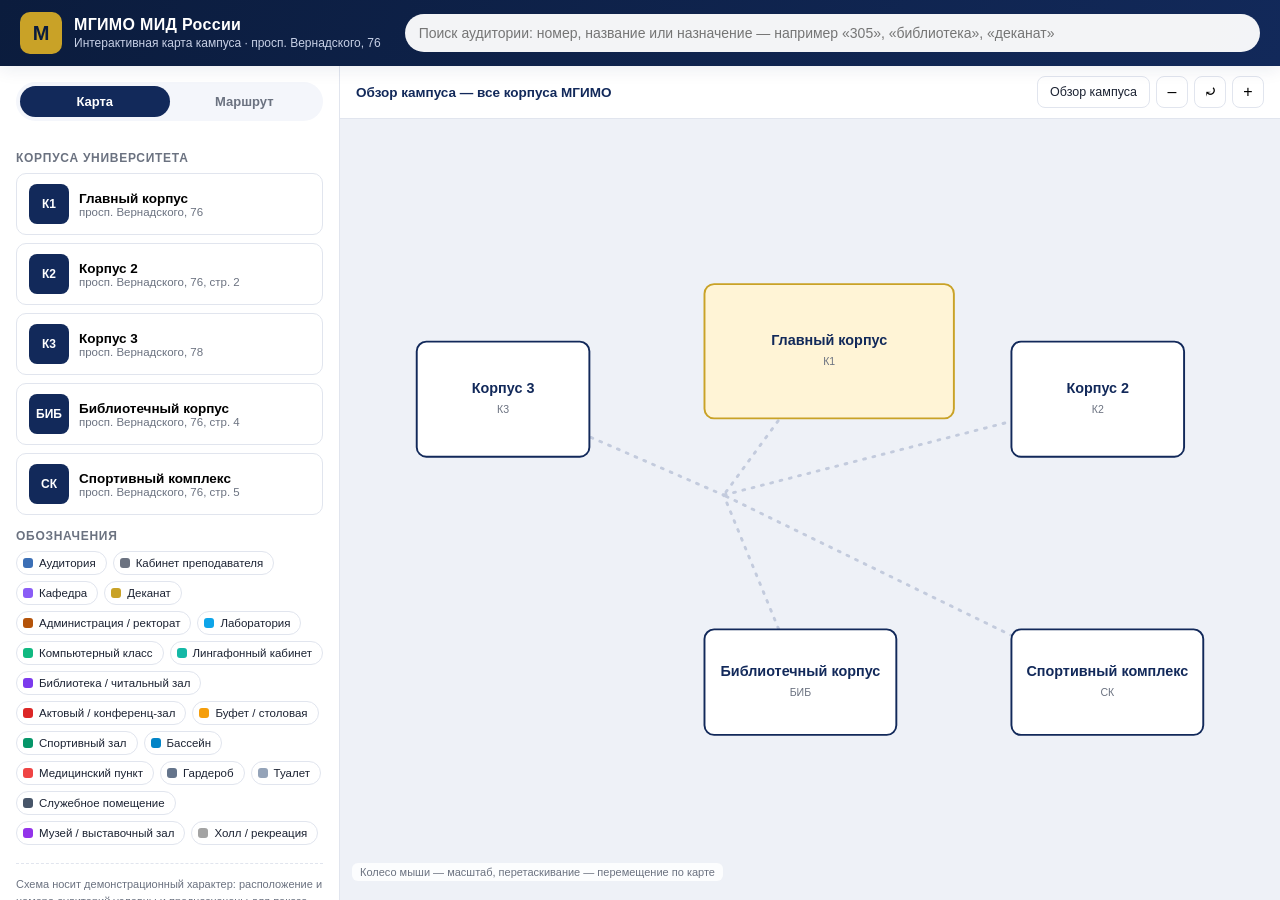
==== index.html @ 839bd61c "Add interactive MGIMO campus map with room search and routing Static, dependency-free web app coveri" ====
<!DOCTYPE html>
<html lang="ru">
<head>
<meta charset="UTF-8">
<meta name="viewport" content="width=device-width, initial-scale=1, maximum-scale=1">
<title>МГИМО · Интерактивная карта кампуса</title>
<meta name="description" content="Интерактивная карта университета МГИМО: поиск аудиторий и кабинетов по названию, номеру или назначению, построение маршрута между точками кампуса.">
<link rel="icon" href="data:,">
<link rel="stylesheet" href="css/styles.css">
</head>
<body>
<header class="topbar">
  <div class="brand">
    <div class="brand-mark">М</div>
    <div>
      <h1>МГИМО МИД России</h1>
      <p>Интерактивная карта кампуса · просп. Вернадского, 76</p>
    </div>
  </div>
  <div class="search-wrap">
    <input id="global-search" type="text" autocomplete="off"
           placeholder="Поиск аудитории: номер, название или назначение — например «305», «библиотека», «деканат»">
    <div id="global-search-results" class="search-dropdown"></div>
  </div>
</header>

<div class="layout">
  <aside class="sidebar">
    <div class="mode-tabs" id="mode-tabs">
      <button type="button" data-mode="explore" class="active">Карта</button>
      <button type="button" data-mode="route">Маршрут</button>
    </div>

    <div id="panel-explore" class="panel">
      <h2 class="panel-title">Корпуса университета</h2>
      <div class="building-list" id="building-list"></div>

      <h2 class="panel-title">Обозначения</h2>
      <div class="legend" id="legend"></div>

      <p class="disclaimer">
        Схема носит демонстрационный характер: расположение и номера аудиторий
        условны и предназначены для показа работы поиска и навигации.
      </p>
    </div>

    <div id="panel-route" class="panel hidden">
      <h2 class="panel-title">Построить маршрут</h2>

      <label class="field-label" for="route-from">Откуда</label>
      <div class="route-input-wrap">
        <input id="route-from" type="text" autocomplete="off" placeholder="Аудитория, кабинет или вход в корпус">
        <div id="route-from-results" class="search-dropdown"></div>
      </div>

      <button type="button" id="swap-btn" class="swap-btn" title="Поменять местами">⇅ Поменять местами</button>

      <label class="field-label" for="route-to">Куда</label>
      <div class="route-input-wrap">
        <input id="route-to" type="text" autocomplete="off" placeholder="Аудитория, кабинет или вход в корпус">
        <div id="route-to-results" class="search-dropdown"></div>
      </div>

      <button type="button" id="build-route-btn" class="btn-primary btn-block">Проложить маршрут</button>

      <div id="route-summary"></div>
      <div id="route-steps" class="route-steps"></div>
    </div>
  </aside>

  <main class="map-area">
    <div class="map-toolbar">
      <div class="breadcrumb" id="breadcrumb"></div>
      <div class="floor-tabs" id="floor-tabs"></div>
      <div class="zoom-controls">
        <button type="button" id="show-campus" class="btn-ghost">Обзор кампуса</button>
        <button type="button" id="zoom-out" title="Уменьшить">–</button>
        <button type="button" id="zoom-reset" title="Сбросить масштаб">⤾</button>
        <button type="button" id="zoom-in" title="Увеличить">+</button>
      </div>
    </div>
    <div class="map-canvas">
      <svg id="map-svg" class="map-svg" preserveAspectRatio="xMidYMid meet">
        <defs>
          <marker id="arrow" viewBox="0 0 10 10" refX="6" refY="5" markerWidth="7" markerHeight="7" orient="auto-start-reverse">
            <path d="M0,0 L10,5 L0,10 z" class="arrow-head"></path>
          </marker>
        </defs>
        <g id="map-viewport"></g>
      </svg>
      <div id="room-detail" class="room-detail hidden"></div>
      <p class="map-hint">Колесо мыши — масштаб, перетаскивание — перемещение по карте</p>
    </div>
  </main>
</div>

<script src="js/data.js"></script>
<script src="js/graph.js"></script>
<script src="js/search.js"></script>
<script src="js/panzoom.js"></script>
<script src="js/render.js"></script>
<script src="js/app.js"></script>
</body>
</html>
---- css/styles.css ----
:root {
  --navy: #12295a;
  --navy-dark: #0b1c3d;
  --gold: #c9a227;
  --gold-light: #e4c65e;
  --bg: #f4f6fb;
  --panel-bg: #ffffff;
  --border: #e1e5ee;
  --text: #1c2333;
  --text-muted: #6b7280;
  --danger: #dc2626;
  --success: #16a34a;
  --radius: 10px;
  --shadow: 0 4px 16px rgba(18, 41, 90, 0.08);
}

* { box-sizing: border-box; }

html, body {
  margin: 0; padding: 0;
  height: 100%;
  font-family: -apple-system, BlinkMacSystemFont, "Segoe UI", Roboto, Helvetica, Arial, sans-serif;
  color: var(--text);
  background: var(--bg);
}

button {
  font-family: inherit;
  cursor: pointer;
}

input {
  font-family: inherit;
}

/* ---------------- Topbar ---------------- */
.topbar {
  display: flex;
  align-items: center;
  gap: 24px;
  padding: 12px 20px;
  background: linear-gradient(120deg, var(--navy-dark), var(--navy));
  color: #fff;
  box-shadow: var(--shadow);
  position: relative;
  z-index: 20;
  flex-wrap: wrap;
}

.brand { display: flex; align-items: center; gap: 12px; }
.brand-mark {
  width: 42px; height: 42px; border-radius: 10px;
  background: var(--gold);
  color: var(--navy-dark);
  font-weight: 800; font-size: 20px;
  display: flex; align-items: center; justify-content: center;
  flex-shrink: 0;
}
.brand h1 { font-size: 16px; margin: 0; font-weight: 700; letter-spacing: 0.02em; }
.brand p { margin: 2px 0 0; font-size: 12px; color: #c7d0e6; }

.search-wrap { position: relative; flex: 1 1 360px; min-width: 240px; }
#global-search {
  width: 100%;
  padding: 11px 14px;
  border-radius: 999px;
  border: none;
  outline: none;
  font-size: 14px;
  background: rgba(255,255,255,0.95);
}
#global-search:focus { box-shadow: 0 0 0 3px rgba(201, 162, 39, 0.5); }

/* ---------------- Layout ---------------- */
.layout {
  display: grid;
  grid-template-columns: 340px 1fr;
  height: calc(100vh - 66px);
  min-height: 500px;
}

.sidebar {
  background: var(--panel-bg);
  border-right: 1px solid var(--border);
  overflow-y: auto;
  padding: 16px;
  display: flex;
  flex-direction: column;
  gap: 8px;
}

.mode-tabs {
  display: flex;
  background: var(--bg);
  border-radius: 999px;
  padding: 4px;
  margin-bottom: 8px;
}
.mode-tabs button {
  flex: 1;
  border: none;
  background: transparent;
  padding: 8px 10px;
  border-radius: 999px;
  font-size: 13px;
  font-weight: 600;
  color: var(--text-muted);
}
.mode-tabs button.active {
  background: var(--navy);
  color: #fff;
}

.panel.hidden { display: none; }

.panel-title {
  font-size: 12px;
  text-transform: uppercase;
  letter-spacing: 0.06em;
  color: var(--text-muted);
  margin: 14px 0 8px;
}

.building-list { display: flex; flex-direction: column; gap: 8px; }
.building-card {
  display: flex;
  gap: 10px;
  align-items: center;
  text-align: left;
  border: 1px solid var(--border);
  background: #fff;
  border-radius: var(--radius);
  padding: 10px 12px;
}
.building-card:hover { border-color: var(--gold); }
.building-card.active { border-color: var(--navy); background: #eef1fa; }
.building-card-code {
  width: 40px; height: 40px; flex-shrink: 0;
  border-radius: 8px;
  background: var(--navy);
  color: #fff;
  font-weight: 700; font-size: 12px;
  display: flex; align-items: center; justify-content: center;
}
.building-card-name { font-size: 13.5px; font-weight: 600; }
.building-card-addr { font-size: 11.5px; color: var(--text-muted); }

.legend { display: flex; flex-wrap: wrap; gap: 6px; }
.legend-item {
  display: flex; align-items: center; gap: 6px;
  border: 1px solid var(--border);
  background: #fff;
  border-radius: 999px;
  padding: 5px 10px 5px 6px;
  font-size: 11.5px;
  color: var(--text);
}
.legend-item.active { border-color: var(--navy); background: #eef1fa; font-weight: 700; }
.legend-swatch { width: 10px; height: 10px; border-radius: 3px; display: inline-block; }

.disclaimer {
  font-size: 11px;
  color: var(--text-muted);
  line-height: 1.5;
  margin-top: 18px;
  padding-top: 12px;
  border-top: 1px dashed var(--border);
}

/* ---------------- Route panel ---------------- */
.field-label { font-size: 12px; font-weight: 600; color: var(--text-muted); margin-top: 10px; display: block; }
.route-input-wrap { position: relative; margin-top: 6px; }
.route-input-wrap input, #route-from, #route-to {
  width: 100%;
  padding: 10px 12px;
  border: 1px solid var(--border);
  border-radius: 8px;
  font-size: 13.5px;
  outline: none;
}
.route-input-wrap input:focus { border-color: var(--navy); }

.swap-btn {
  margin: 8px auto;
  display: block;
  border: 1px solid var(--border);
  background: #fff;
  border-radius: 999px;
  padding: 5px 12px;
  font-size: 12px;
  color: var(--text-muted);
}
.swap-btn:hover { border-color: var(--gold); color: var(--text); }

.btn-primary {
  background: var(--navy);
  color: #fff;
  border: none;
  border-radius: 8px;
  padding: 10px 14px;
  font-size: 13.5px;
  font-weight: 700;
}
.btn-primary:hover { background: var(--navy-dark); }
.btn-block { width: 100%; margin-top: 14px; }

.btn-ghost {
  background: #fff;
  border: 1px solid var(--border);
  border-radius: 8px;
  padding: 7px 12px;
  font-size: 12.5px;
  color: var(--text);
}
.btn-ghost:hover { border-color: var(--navy); }

.route-warning { font-size: 12.5px; color: var(--danger); margin-top: 12px; }
.route-summary-card {
  margin-top: 14px;
  background: #eef1fa;
  border-radius: var(--radius);
  padding: 12px 14px;
}
.route-summary-dist { font-size: 20px; font-weight: 800; color: var(--navy); }
.route-summary-sub { font-size: 12px; color: var(--text-muted); margin-top: 2px; }

.route-steps { display: flex; flex-direction: column; gap: 6px; margin-top: 12px; }
.route-step {
  display: flex; gap: 10px; align-items: flex-start;
  text-align: left;
  border: 1px solid var(--border);
  background: #fff;
  border-radius: 8px;
  padding: 9px 10px;
  font-size: 12.5px;
  line-height: 1.4;
}
.route-step:hover { border-color: var(--gold); }
.route-step-num {
  flex-shrink: 0;
  width: 20px; height: 20px;
  border-radius: 50%;
  background: var(--navy);
  color: #fff;
  font-size: 11px; font-weight: 700;
  display: flex; align-items: center; justify-content: center;
}

/* ---------------- Search dropdown ---------------- */
.search-dropdown {
  display: none;
  position: absolute;
  top: calc(100% + 6px);
  left: 0; right: 0;
  background: #fff;
  border: 1px solid var(--border);
  border-radius: 10px;
  box-shadow: var(--shadow);
  max-height: 320px;
  overflow-y: auto;
  z-index: 30;
}
.search-dropdown.open { display: block; }
.search-empty { padding: 14px; font-size: 12.5px; color: var(--text-muted); }
.search-result-item {
  width: 100%;
  display: flex;
  align-items: center;
  gap: 10px;
  text-align: left;
  border: none;
  background: none;
  padding: 9px 12px;
  border-bottom: 1px solid var(--border);
  font-size: 13px;
}
.search-result-item:last-child { border-bottom: none; }
.search-result-item:hover { background: #f4f6fb; }
.search-result-num {
  flex-shrink: 0;
  min-width: 34px;
  text-align: center;
  font-weight: 700;
  color: var(--navy);
  font-size: 12px;
  background: #eef1fa;
  border-radius: 6px;
  padding: 3px 4px;
}
.search-result-name { display: block; font-weight: 600; }
.search-result-meta { display: block; font-size: 11px; color: var(--text-muted); margin-top: 1px; }

/* ---------------- Map area ---------------- */
.map-area { display: flex; flex-direction: column; min-width: 0; }
.map-toolbar {
  display: flex;
  align-items: center;
  gap: 12px;
  padding: 10px 16px;
  background: #fff;
  border-bottom: 1px solid var(--border);
  flex-wrap: wrap;
}
.breadcrumb { font-size: 13.5px; font-weight: 700; color: var(--navy); flex: 1 1 auto; min-width: 160px; }
.floor-tabs { display: flex; gap: 6px; }
.floor-tab {
  border: 1px solid var(--border);
  background: #fff;
  border-radius: 999px;
  padding: 6px 12px;
  font-size: 12.5px;
  font-weight: 600;
}
.floor-tab.active { background: var(--navy); border-color: var(--navy); color: #fff; }
.zoom-controls { display: flex; gap: 6px; align-items: center; }
.zoom-controls button {
  border: 1px solid var(--border);
  background: #fff;
  border-radius: 8px;
  width: 32px; height: 32px;
  font-size: 16px;
  line-height: 1;
}
.zoom-controls #show-campus { width: auto; padding: 0 12px; font-size: 12.5px; }

.map-canvas { position: relative; flex: 1; overflow: hidden; background: #eef1f7; }
.map-svg {
  width: 100%; height: 100%; display: block;
  touch-action: none;
  cursor: grab;
}
.map-svg.dragging { cursor: grabbing; }
.map-hint {
  position: absolute; bottom: 8px; left: 12px;
  font-size: 11px; color: var(--text-muted);
  background: rgba(255,255,255,0.85);
  padding: 3px 8px; border-radius: 6px;
  pointer-events: none;
}

/* ---- SVG content ---- */
.corridor { fill: #dbe1ee; stroke: #c3cbdd; stroke-width: 1; }
.campus-path { stroke: #c3cbdd; stroke-width: 3; stroke-dasharray: 2 8; stroke-linecap: round; }

.campus-building-rect { fill: #fff; stroke: var(--navy); stroke-width: 2; transition: fill 0.15s; }
.campus-building:hover .campus-building-rect { fill: #eef1fa; }
.campus-building.active .campus-building-rect { fill: #fff4d6; stroke: var(--gold); }
.campus-building-label { text-anchor: middle; font-size: 15px; font-weight: 700; fill: var(--navy); }
.campus-building-sub { text-anchor: middle; font-size: 11px; fill: var(--text-muted); }

.room-rect { fill: color-mix(in srgb, var(--room-color) 18%, white); stroke: var(--room-color); stroke-width: 1.5; }
.room:hover .room-rect { fill: color-mix(in srgb, var(--room-color) 32%, white); }
.room-number { text-anchor: middle; font-size: 13px; font-weight: 800; fill: #1c2333; }
.room-name { text-anchor: middle; font-size: 8.5px; fill: #48506a; }
.room--dim { opacity: 0.25; }
.room--highlight .room-rect {
  stroke: var(--danger);
  stroke-width: 3;
  animation: pulse 1.1s ease-in-out infinite;
}
@keyframes pulse {
  0%, 100% { filter: drop-shadow(0 0 0 rgba(220,38,38,0.5)); }
  50% { filter: drop-shadow(0 0 6px rgba(220,38,38,0.6)); }
}

.map-icon-box { fill: #fff; stroke: var(--text-muted); stroke-width: 1.5; stroke-dasharray: 4 3; }
.map-icon-label { text-anchor: middle; font-size: 9.5px; fill: var(--text); font-weight: 600; }
.map-icon--elevator .map-icon-box { stroke-dasharray: none; stroke: var(--navy); }
.map-icon--entrance .map-icon-box { stroke-dasharray: none; stroke: var(--success); }

.route-line {
  fill: none;
  stroke: var(--gold);
  stroke-width: 6;
  stroke-linecap: round;
  stroke-linejoin: round;
  opacity: 0.9;
  marker-end: url(#arrow);
  stroke-dasharray: 1 14;
  animation: dash 0.8s linear infinite;
}
@keyframes dash { to { stroke-dashoffset: -15; } }
.route-line--campus { stroke: var(--navy); }
.arrow-head { fill: var(--gold); }

.route-pin-halo { fill: rgba(255,255,255,0.9); }
.route-pin--start .route-pin-dot { fill: var(--success); }
.route-pin--end .route-pin-dot { fill: var(--danger); }

/* ---- Room detail card ---- */
.room-detail {
  position: absolute;
  top: 14px; right: 14px;
  width: 260px;
  background: #fff;
  border-radius: var(--radius);
  box-shadow: var(--shadow);
  padding: 14px;
  border: 1px solid var(--border);
}
.room-detail.hidden { display: none; }
.room-detail-close {
  position: absolute; top: 8px; right: 10px;
  border: none; background: none; font-size: 18px; color: var(--text-muted);
}
.room-detail-cat { font-size: 11px; font-weight: 700; text-transform: uppercase; letter-spacing: 0.04em; }
.room-detail-title { font-size: 15px; font-weight: 700; margin-top: 4px; }
.room-detail-meta { font-size: 12px; color: var(--text-muted); margin-top: 4px; }
.room-detail-actions { display: flex; gap: 8px; margin-top: 12px; }
.btn-small {
  flex: 1;
  border: 1px solid var(--border);
  background: #fff;
  border-radius: 7px;
  padding: 7px 8px;
  font-size: 11.5px;
  font-weight: 600;
}
.btn-small.btn-primary { background: var(--navy); color: #fff; border-color: var(--navy); }

/* ---------------- Responsive ---------------- */
@media (max-width: 860px) {
  .layout { grid-template-columns: 1fr; grid-template-rows: auto 1fr; height: auto; min-height: calc(100vh - 66px); }
  .sidebar { border-right: none; border-bottom: 1px solid var(--border); max-height: 44vh; }
  .map-canvas { min-height: 50vh; }
  .room-detail { left: 14px; right: 14px; width: auto; }
  .topbar { gap: 10px; }
  .brand p { display: none; }
}
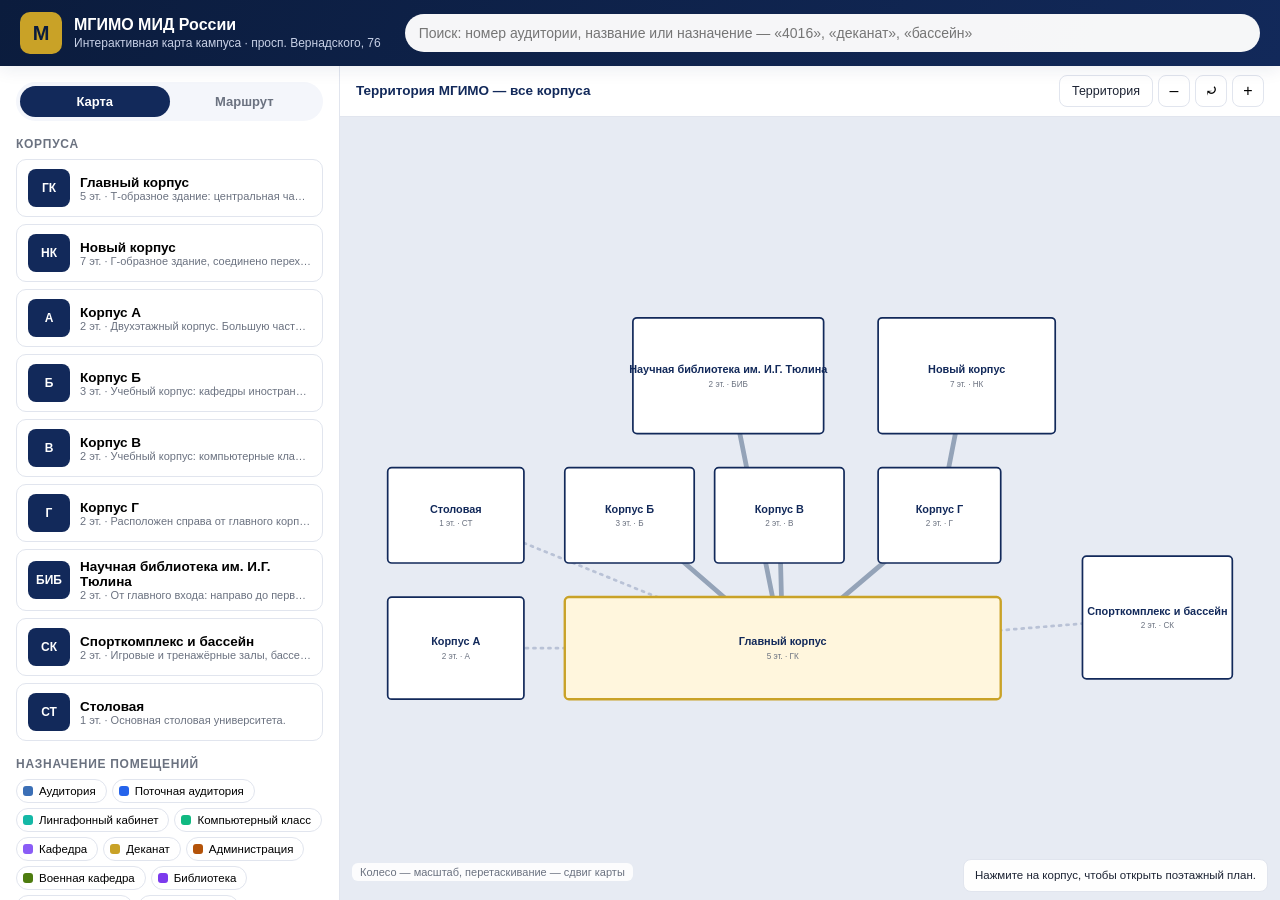
==== commit e62913f3: "Rebuild map as true building floor plans with sourced MGIMO structure Replace the schematic single-c" ====
--- a/index.html
+++ b/index.html
@@ -2,9 +2,9 @@
 <html lang="ru">
 <head>
 <meta charset="UTF-8">
-<meta name="viewport" content="width=device-width, initial-scale=1, maximum-scale=1">
+<meta name="viewport" content="width=device-width, initial-scale=1">
 <title>МГИМО · Интерактивная карта кампуса</title>
-<meta name="description" content="Интерактивная карта университета МГИМО: поиск аудиторий и кабинетов по названию, номеру или назначению, построение маршрута между точками кампуса.">
+<meta name="description" content="Интерактивная карта МГИМО: поиск аудиторий и кабинетов по номеру, названию или назначению и построение маршрута между любыми точками кампуса.">
 <link rel="icon" href="data:,">
 <link rel="stylesheet" href="css/styles.css">
 </head>
@@ -19,7 +19,7 @@
   </div>
   <div class="search-wrap">
     <input id="global-search" type="text" autocomplete="off"
-           placeholder="Поиск аудитории: номер, название или назначение — например «305», «библиотека», «деканат»">
+           placeholder="Поиск: номер аудитории, название или назначение — «4016», «деканат», «бассейн»">
     <div id="global-search-results" class="search-dropdown"></div>
   </div>
 </header>
@@ -32,16 +32,20 @@
     </div>
 
     <div id="panel-explore" class="panel">
-      <h2 class="panel-title">Корпуса университета</h2>
+      <h2 class="panel-title">Корпуса</h2>
       <div class="building-list" id="building-list"></div>
 
-      <h2 class="panel-title">Обозначения</h2>
+      <h2 class="panel-title">Назначение помещений</h2>
       <div class="legend" id="legend"></div>
 
-      <p class="disclaimer">
-        Схема носит демонстрационный характер: расположение и номера аудиторий
-        условны и предназначены для показа работы поиска и навигации.
-      </p>
+      <div class="disclaimer">
+        <p><strong>Об источниках.</strong> Структура корпусов и система нумерации взяты
+        из открытых источников: <a href="https://mgimo.ru/territory/map/" target="_blank" rel="noopener">Карта Университета МГИМО</a>
+        и <a href="https://studsouz.mgimo.ru/rubrics/mgimo-guide/infrastructure/" target="_blank" rel="noopener">справочник первокурсника Студсоюза МГИМО</a>.</p>
+        <p>Планировка этажей — реконструкция по этой логике (крылья, центральный вход,
+        коридорная система, нумерация), а не выгрузка поэтажного плана БТИ. Точное
+        положение отдельных аудиторий внутри крыла может отличаться.</p>
+      </div>
     </div>
 
     <div id="panel-route" class="panel hidden">
@@ -49,7 +53,7 @@
 
       <label class="field-label" for="route-from">Откуда</label>
       <div class="route-input-wrap">
-        <input id="route-from" type="text" autocomplete="off" placeholder="Аудитория, кабинет или вход в корпус">
+        <input id="route-from" type="text" autocomplete="off" placeholder="Аудитория, кабинет или вход">
         <div id="route-from-results" class="search-dropdown"></div>
       </div>
 
@@ -57,11 +61,12 @@
 
       <label class="field-label" for="route-to">Куда</label>
       <div class="route-input-wrap">
-        <input id="route-to" type="text" autocomplete="off" placeholder="Аудитория, кабинет или вход в корпус">
+        <input id="route-to" type="text" autocomplete="off" placeholder="Аудитория, кабинет или вход">
         <div id="route-to-results" class="search-dropdown"></div>
       </div>
 
       <button type="button" id="build-route-btn" class="btn-primary btn-block">Проложить маршрут</button>
+      <button type="button" id="clear-route-btn" class="btn-ghost btn-block hidden">Сбросить маршрут</button>
 
       <div id="route-summary"></div>
       <div id="route-steps" class="route-steps"></div>
@@ -70,31 +75,40 @@
 
   <main class="map-area">
     <div class="map-toolbar">
-      <div class="breadcrumb" id="breadcrumb"></div>
+      <div class="toolbar-titles">
+        <div class="breadcrumb" id="breadcrumb"></div>
+        <div class="numbering-hint" id="numbering-hint"></div>
+      </div>
       <div class="floor-tabs" id="floor-tabs"></div>
       <div class="zoom-controls">
-        <button type="button" id="show-campus" class="btn-ghost">Обзор кампуса</button>
+        <button type="button" id="show-campus" class="btn-ghost">Территория</button>
         <button type="button" id="zoom-out" title="Уменьшить">–</button>
         <button type="button" id="zoom-reset" title="Сбросить масштаб">⤾</button>
         <button type="button" id="zoom-in" title="Увеличить">+</button>
       </div>
     </div>
+
     <div class="map-canvas">
       <svg id="map-svg" class="map-svg" preserveAspectRatio="xMidYMid meet">
         <defs>
-          <marker id="arrow" viewBox="0 0 10 10" refX="6" refY="5" markerWidth="7" markerHeight="7" orient="auto-start-reverse">
-            <path d="M0,0 L10,5 L0,10 z" class="arrow-head"></path>
+          <marker id="arrow" viewBox="0 0 10 10" refX="8" refY="5" markerWidth="5" markerHeight="5" orient="auto-start-reverse">
+            <path d="M0,1 L9,5 L0,9 z" class="arrow-head"></path>
+          </marker>
+          <marker id="arrow-in" viewBox="0 0 10 10" refX="8" refY="5" markerWidth="6" markerHeight="6" orient="auto-start-reverse">
+            <path d="M0,1 L9,5 L0,9 z" class="arrow-in-head"></path>
           </marker>
         </defs>
         <g id="map-viewport"></g>
       </svg>
       <div id="room-detail" class="room-detail hidden"></div>
-      <p class="map-hint">Колесо мыши — масштаб, перетаскивание — перемещение по карте</p>
+      <div class="floor-note" id="floor-note"></div>
+      <p class="map-hint">Колесо — масштаб, перетаскивание — сдвиг карты</p>
     </div>
   </main>
 </div>
 
 <script src="js/data.js"></script>
+<script src="js/layout.js"></script>
 <script src="js/graph.js"></script>
 <script src="js/search.js"></script>
 <script src="js/panzoom.js"></script>
--- a/css/styles.css
+++ b/css/styles.css
@@ -2,9 +2,7 @@
   --navy: #12295a;
   --navy-dark: #0b1c3d;
   --gold: #c9a227;
-  --gold-light: #e4c65e;
   --bg: #f4f6fb;
-  --panel-bg: #ffffff;
   --border: #e1e5ee;
   --text: #1c2333;
   --text-muted: #6b7280;
@@ -12,418 +10,316 @@
   --success: #16a34a;
   --radius: 10px;
   --shadow: 0 4px 16px rgba(18, 41, 90, 0.08);
+
+  /* План этажа */
+  --wall: #2a3450;
+  --floor: #ffffff;
+  --corridor: #eef1f7;
 }
 
 * { box-sizing: border-box; }
 
 html, body {
-  margin: 0; padding: 0;
-  height: 100%;
+  margin: 0; padding: 0; height: 100%;
   font-family: -apple-system, BlinkMacSystemFont, "Segoe UI", Roboto, Helvetica, Arial, sans-serif;
   color: var(--text);
   background: var(--bg);
 }
-
-button {
-  font-family: inherit;
-  cursor: pointer;
-}
-
-input {
-  font-family: inherit;
-}
+button { font-family: inherit; cursor: pointer; }
+input { font-family: inherit; }
+.hidden { display: none !important; }
 
 /* ---------------- Topbar ---------------- */
 .topbar {
-  display: flex;
-  align-items: center;
-  gap: 24px;
+  display: flex; align-items: center; gap: 24px; flex-wrap: wrap;
   padding: 12px 20px;
   background: linear-gradient(120deg, var(--navy-dark), var(--navy));
   color: #fff;
   box-shadow: var(--shadow);
-  position: relative;
-  z-index: 20;
-  flex-wrap: wrap;
-}
-
+  position: relative; z-index: 20;
+}
 .brand { display: flex; align-items: center; gap: 12px; }
 .brand-mark {
   width: 42px; height: 42px; border-radius: 10px;
-  background: var(--gold);
-  color: var(--navy-dark);
+  background: var(--gold); color: var(--navy-dark);
   font-weight: 800; font-size: 20px;
-  display: flex; align-items: center; justify-content: center;
-  flex-shrink: 0;
-}
-.brand h1 { font-size: 16px; margin: 0; font-weight: 700; letter-spacing: 0.02em; }
+  display: flex; align-items: center; justify-content: center; flex-shrink: 0;
+}
+.brand h1 { font-size: 16px; margin: 0; font-weight: 700; }
 .brand p { margin: 2px 0 0; font-size: 12px; color: #c7d0e6; }
 
-.search-wrap { position: relative; flex: 1 1 360px; min-width: 240px; }
+.search-wrap { position: relative; flex: 1 1 380px; min-width: 240px; }
 #global-search {
-  width: 100%;
-  padding: 11px 14px;
-  border-radius: 999px;
-  border: none;
-  outline: none;
-  font-size: 14px;
-  background: rgba(255,255,255,0.95);
-}
-#global-search:focus { box-shadow: 0 0 0 3px rgba(201, 162, 39, 0.5); }
+  width: 100%; padding: 11px 14px; border-radius: 999px;
+  border: none; outline: none; font-size: 14px;
+  background: rgba(255,255,255,0.96);
+}
+#global-search:focus { box-shadow: 0 0 0 3px rgba(201,162,39,0.5); }
 
 /* ---------------- Layout ---------------- */
 .layout {
   display: grid;
   grid-template-columns: 340px 1fr;
   height: calc(100vh - 66px);
-  min-height: 500px;
-}
-
+  min-height: 520px;
+}
 .sidebar {
-  background: var(--panel-bg);
-  border-right: 1px solid var(--border);
-  overflow-y: auto;
-  padding: 16px;
-  display: flex;
-  flex-direction: column;
-  gap: 8px;
-}
-
+  background: #fff; border-right: 1px solid var(--border);
+  overflow-y: auto; padding: 16px;
+}
 .mode-tabs {
-  display: flex;
-  background: var(--bg);
-  border-radius: 999px;
-  padding: 4px;
-  margin-bottom: 8px;
+  display: flex; background: var(--bg); border-radius: 999px; padding: 4px; margin-bottom: 10px;
 }
 .mode-tabs button {
-  flex: 1;
-  border: none;
-  background: transparent;
-  padding: 8px 10px;
-  border-radius: 999px;
-  font-size: 13px;
-  font-weight: 600;
-  color: var(--text-muted);
-}
-.mode-tabs button.active {
-  background: var(--navy);
-  color: #fff;
-}
-
-.panel.hidden { display: none; }
+  flex: 1; border: none; background: transparent; padding: 8px 10px;
+  border-radius: 999px; font-size: 13px; font-weight: 600; color: var(--text-muted);
+}
+.mode-tabs button.active { background: var(--navy); color: #fff; }
 
 .panel-title {
-  font-size: 12px;
-  text-transform: uppercase;
-  letter-spacing: 0.06em;
-  color: var(--text-muted);
-  margin: 14px 0 8px;
-}
-
-.building-list { display: flex; flex-direction: column; gap: 8px; }
+  font-size: 12px; text-transform: uppercase; letter-spacing: 0.06em;
+  color: var(--text-muted); margin: 16px 0 8px;
+}
+
+.building-list { display: flex; flex-direction: column; gap: 7px; }
 .building-card {
-  display: flex;
-  gap: 10px;
-  align-items: center;
-  text-align: left;
-  border: 1px solid var(--border);
-  background: #fff;
-  border-radius: var(--radius);
-  padding: 10px 12px;
+  display: flex; gap: 10px; align-items: center; text-align: left;
+  border: 1px solid var(--border); background: #fff;
+  border-radius: var(--radius); padding: 9px 11px; width: 100%;
 }
 .building-card:hover { border-color: var(--gold); }
 .building-card.active { border-color: var(--navy); background: #eef1fa; }
 .building-card-code {
-  width: 40px; height: 40px; flex-shrink: 0;
-  border-radius: 8px;
-  background: var(--navy);
-  color: #fff;
-  font-weight: 700; font-size: 12px;
+  width: 42px; height: 38px; flex-shrink: 0; border-radius: 8px;
+  background: var(--navy); color: #fff; font-weight: 700; font-size: 12px;
   display: flex; align-items: center; justify-content: center;
 }
-.building-card-name { font-size: 13.5px; font-weight: 600; }
-.building-card-addr { font-size: 11.5px; color: var(--text-muted); }
-
-.legend { display: flex; flex-wrap: wrap; gap: 6px; }
+.building-card-body { min-width: 0; }
+.building-card-name { display: block; font-size: 13.5px; font-weight: 600; }
+.building-card-addr {
+  display: block; font-size: 11px; color: var(--text-muted);
+  overflow: hidden; text-overflow: ellipsis; white-space: nowrap;
+}
+
+.legend { display: flex; flex-wrap: wrap; gap: 5px; }
 .legend-item {
   display: flex; align-items: center; gap: 6px;
-  border: 1px solid var(--border);
-  background: #fff;
-  border-radius: 999px;
-  padding: 5px 10px 5px 6px;
-  font-size: 11.5px;
-  color: var(--text);
+  border: 1px solid var(--border); background: #fff;
+  border-radius: 999px; padding: 5px 10px 5px 6px; font-size: 11.5px;
 }
 .legend-item.active { border-color: var(--navy); background: #eef1fa; font-weight: 700; }
-.legend-swatch { width: 10px; height: 10px; border-radius: 3px; display: inline-block; }
+.legend-swatch { width: 10px; height: 10px; border-radius: 3px; }
 
 .disclaimer {
-  font-size: 11px;
-  color: var(--text-muted);
-  line-height: 1.5;
-  margin-top: 18px;
-  padding-top: 12px;
-  border-top: 1px dashed var(--border);
-}
+  font-size: 11px; color: var(--text-muted); line-height: 1.55;
+  margin-top: 18px; padding-top: 12px; border-top: 1px dashed var(--border);
+}
+.disclaimer p { margin: 0 0 8px; }
+.disclaimer a { color: var(--navy); }
 
 /* ---------------- Route panel ---------------- */
 .field-label { font-size: 12px; font-weight: 600; color: var(--text-muted); margin-top: 10px; display: block; }
 .route-input-wrap { position: relative; margin-top: 6px; }
-.route-input-wrap input, #route-from, #route-to {
-  width: 100%;
-  padding: 10px 12px;
-  border: 1px solid var(--border);
-  border-radius: 8px;
-  font-size: 13.5px;
-  outline: none;
+.route-input-wrap input {
+  width: 100%; padding: 10px 12px; border: 1px solid var(--border);
+  border-radius: 8px; font-size: 13.5px; outline: none;
 }
 .route-input-wrap input:focus { border-color: var(--navy); }
 
 .swap-btn {
-  margin: 8px auto;
-  display: block;
-  border: 1px solid var(--border);
-  background: #fff;
-  border-radius: 999px;
-  padding: 5px 12px;
-  font-size: 12px;
-  color: var(--text-muted);
+  margin: 8px auto; display: block; border: 1px solid var(--border);
+  background: #fff; border-radius: 999px; padding: 5px 12px;
+  font-size: 12px; color: var(--text-muted);
 }
 .swap-btn:hover { border-color: var(--gold); color: var(--text); }
 
 .btn-primary {
-  background: var(--navy);
-  color: #fff;
-  border: none;
-  border-radius: 8px;
-  padding: 10px 14px;
-  font-size: 13.5px;
-  font-weight: 700;
+  background: var(--navy); color: #fff; border: none; border-radius: 8px;
+  padding: 10px 14px; font-size: 13.5px; font-weight: 700;
 }
 .btn-primary:hover { background: var(--navy-dark); }
-.btn-block { width: 100%; margin-top: 14px; }
-
+.btn-block { width: 100%; margin-top: 10px; }
 .btn-ghost {
-  background: #fff;
-  border: 1px solid var(--border);
-  border-radius: 8px;
-  padding: 7px 12px;
-  font-size: 12.5px;
-  color: var(--text);
+  background: #fff; border: 1px solid var(--border); border-radius: 8px;
+  padding: 8px 12px; font-size: 12.5px; color: var(--text);
 }
 .btn-ghost:hover { border-color: var(--navy); }
 
 .route-warning { font-size: 12.5px; color: var(--danger); margin-top: 12px; }
 .route-summary-card {
-  margin-top: 14px;
-  background: #eef1fa;
-  border-radius: var(--radius);
-  padding: 12px 14px;
-}
-.route-summary-dist { font-size: 20px; font-weight: 800; color: var(--navy); }
+  margin-top: 14px; background: #eef1fa; border-radius: var(--radius); padding: 12px 14px;
+}
+.route-summary-dist { font-size: 21px; font-weight: 800; color: var(--navy); }
 .route-summary-sub { font-size: 12px; color: var(--text-muted); margin-top: 2px; }
 
 .route-steps { display: flex; flex-direction: column; gap: 6px; margin-top: 12px; }
 .route-step {
-  display: flex; gap: 10px; align-items: flex-start;
-  text-align: left;
-  border: 1px solid var(--border);
-  background: #fff;
-  border-radius: 8px;
-  padding: 9px 10px;
-  font-size: 12.5px;
-  line-height: 1.4;
+  display: flex; gap: 10px; align-items: flex-start; text-align: left;
+  border: 1px solid var(--border); background: #fff; border-radius: 8px;
+  padding: 9px 10px; font-size: 12.5px; line-height: 1.45; width: 100%;
 }
 .route-step:hover { border-color: var(--gold); }
+.route-step.active { border-color: var(--navy); background: #eef1fa; }
 .route-step-num {
-  flex-shrink: 0;
-  width: 20px; height: 20px;
-  border-radius: 50%;
-  background: var(--navy);
-  color: #fff;
-  font-size: 11px; font-weight: 700;
+  flex-shrink: 0; width: 20px; height: 20px; border-radius: 50%;
+  background: var(--navy); color: #fff; font-size: 11px; font-weight: 700;
   display: flex; align-items: center; justify-content: center;
 }
 
 /* ---------------- Search dropdown ---------------- */
 .search-dropdown {
-  display: none;
-  position: absolute;
-  top: calc(100% + 6px);
-  left: 0; right: 0;
-  background: #fff;
-  border: 1px solid var(--border);
-  border-radius: 10px;
-  box-shadow: var(--shadow);
-  max-height: 320px;
-  overflow-y: auto;
-  z-index: 30;
+  display: none; position: absolute; top: calc(100% + 6px); left: 0; right: 0;
+  background: #fff; border: 1px solid var(--border); border-radius: 10px;
+  box-shadow: var(--shadow); max-height: 340px; overflow-y: auto; z-index: 30;
 }
 .search-dropdown.open { display: block; }
 .search-empty { padding: 14px; font-size: 12.5px; color: var(--text-muted); }
 .search-result-item {
-  width: 100%;
-  display: flex;
-  align-items: center;
-  gap: 10px;
-  text-align: left;
-  border: none;
-  background: none;
-  padding: 9px 12px;
-  border-bottom: 1px solid var(--border);
-  font-size: 13px;
+  width: 100%; display: flex; align-items: center; gap: 10px; text-align: left;
+  border: none; background: none; padding: 9px 12px;
+  border-bottom: 1px solid var(--border); font-size: 13px;
 }
 .search-result-item:last-child { border-bottom: none; }
 .search-result-item:hover { background: #f4f6fb; }
 .search-result-num {
-  flex-shrink: 0;
-  min-width: 34px;
-  text-align: center;
-  font-weight: 700;
-  color: var(--navy);
-  font-size: 12px;
-  background: #eef1fa;
-  border-radius: 6px;
-  padding: 3px 4px;
-}
+  flex-shrink: 0; min-width: 46px; text-align: center; font-weight: 700;
+  color: var(--navy); font-size: 12px; background: #eef1fa;
+  border-radius: 6px; padding: 3px 5px;
+}
+.search-result-body { min-width: 0; }
 .search-result-name { display: block; font-weight: 600; }
 .search-result-meta { display: block; font-size: 11px; color: var(--text-muted); margin-top: 1px; }
 
 /* ---------------- Map area ---------------- */
 .map-area { display: flex; flex-direction: column; min-width: 0; }
 .map-toolbar {
-  display: flex;
-  align-items: center;
-  gap: 12px;
-  padding: 10px 16px;
-  background: #fff;
-  border-bottom: 1px solid var(--border);
-  flex-wrap: wrap;
-}
-.breadcrumb { font-size: 13.5px; font-weight: 700; color: var(--navy); flex: 1 1 auto; min-width: 160px; }
-.floor-tabs { display: flex; gap: 6px; }
+  display: flex; align-items: center; gap: 12px; flex-wrap: wrap;
+  padding: 9px 16px; background: #fff; border-bottom: 1px solid var(--border);
+}
+.toolbar-titles { flex: 1 1 auto; min-width: 180px; }
+.breadcrumb { font-size: 13.5px; font-weight: 700; color: var(--navy); }
+.numbering-hint { font-size: 11px; color: var(--text-muted); margin-top: 2px; }
+
+.floor-tabs { display: flex; gap: 5px; flex-wrap: wrap; }
 .floor-tab {
-  border: 1px solid var(--border);
-  background: #fff;
-  border-radius: 999px;
-  padding: 6px 12px;
-  font-size: 12.5px;
-  font-weight: 600;
+  border: 1px solid var(--border); background: #fff; border-radius: 999px;
+  padding: 6px 12px; font-size: 12.5px; font-weight: 600;
 }
 .floor-tab.active { background: var(--navy); border-color: var(--navy); color: #fff; }
-.zoom-controls { display: flex; gap: 6px; align-items: center; }
+
+.zoom-controls { display: flex; gap: 5px; align-items: center; }
 .zoom-controls button {
-  border: 1px solid var(--border);
-  background: #fff;
-  border-radius: 8px;
-  width: 32px; height: 32px;
-  font-size: 16px;
-  line-height: 1;
-}
-.zoom-controls #show-campus { width: auto; padding: 0 12px; font-size: 12.5px; }
-
-.map-canvas { position: relative; flex: 1; overflow: hidden; background: #eef1f7; }
-.map-svg {
-  width: 100%; height: 100%; display: block;
-  touch-action: none;
-  cursor: grab;
-}
+  border: 1px solid var(--border); background: #fff; border-radius: 8px;
+  width: 32px; height: 32px; font-size: 16px; line-height: 1;
+}
+.zoom-controls #show-campus { width: auto; padding: 0 12px; font-size: 12.5px; height: 32px; }
+
+.map-canvas { position: relative; flex: 1; overflow: hidden; background: #e7ebf3; }
+.map-svg { width: 100%; height: 100%; display: block; touch-action: none; cursor: grab; }
 .map-svg.dragging { cursor: grabbing; }
+
 .map-hint {
-  position: absolute; bottom: 8px; left: 12px;
-  font-size: 11px; color: var(--text-muted);
-  background: rgba(255,255,255,0.85);
-  padding: 3px 8px; border-radius: 6px;
-  pointer-events: none;
-}
-
-/* ---- SVG content ---- */
-.corridor { fill: #dbe1ee; stroke: #c3cbdd; stroke-width: 1; }
-.campus-path { stroke: #c3cbdd; stroke-width: 3; stroke-dasharray: 2 8; stroke-linecap: round; }
-
-.campus-building-rect { fill: #fff; stroke: var(--navy); stroke-width: 2; transition: fill 0.15s; }
-.campus-building:hover .campus-building-rect { fill: #eef1fa; }
-.campus-building.active .campus-building-rect { fill: #fff4d6; stroke: var(--gold); }
-.campus-building-label { text-anchor: middle; font-size: 15px; font-weight: 700; fill: var(--navy); }
-.campus-building-sub { text-anchor: middle; font-size: 11px; fill: var(--text-muted); }
-
-.room-rect { fill: color-mix(in srgb, var(--room-color) 18%, white); stroke: var(--room-color); stroke-width: 1.5; }
-.room:hover .room-rect { fill: color-mix(in srgb, var(--room-color) 32%, white); }
-.room-number { text-anchor: middle; font-size: 13px; font-weight: 800; fill: #1c2333; }
-.room-name { text-anchor: middle; font-size: 8.5px; fill: #48506a; }
-.room--dim { opacity: 0.25; }
+  position: absolute; bottom: 8px; left: 12px; font-size: 11px; color: var(--text-muted);
+  background: rgba(255,255,255,0.88); padding: 3px 8px; border-radius: 6px; pointer-events: none;
+}
+.floor-note {
+  position: absolute; bottom: 8px; right: 12px; max-width: 380px;
+  font-size: 11.5px; line-height: 1.45; color: var(--text);
+  background: rgba(255,255,255,0.94); padding: 7px 11px;
+  border-radius: 8px; border: 1px solid var(--border);
+}
+.floor-note:empty { display: none; }
+
+/* ---- План этажа ---- */
+.wall-fill { fill: var(--wall); }
+.floor-rect { fill: var(--floor); }
+.corridor-rect { fill: var(--corridor); }
+
+.room-rect { fill-opacity: 0.14; stroke-width: 1.4; stroke-opacity: 0.65; }
+.room:hover .room-rect { fill-opacity: 0.32; }
+.room--sym .room-rect { fill-opacity: 0.07; }
+.room--dim { opacity: 0.22; }
 .room--highlight .room-rect {
-  stroke: var(--danger);
-  stroke-width: 3;
-  animation: pulse 1.1s ease-in-out infinite;
+  fill-opacity: 0.4; stroke: var(--danger); stroke-width: 3.5; stroke-opacity: 1;
+  animation: pulse 1.2s ease-in-out infinite;
 }
 @keyframes pulse {
-  0%, 100% { filter: drop-shadow(0 0 0 rgba(220,38,38,0.5)); }
-  50% { filter: drop-shadow(0 0 6px rgba(220,38,38,0.6)); }
-}
-
-.map-icon-box { fill: #fff; stroke: var(--text-muted); stroke-width: 1.5; stroke-dasharray: 4 3; }
-.map-icon-label { text-anchor: middle; font-size: 9.5px; fill: var(--text); font-weight: 600; }
-.map-icon--elevator .map-icon-box { stroke-dasharray: none; stroke: var(--navy); }
-.map-icon--entrance .map-icon-box { stroke-dasharray: none; stroke: var(--success); }
-
+  0%, 100% { filter: drop-shadow(0 0 0 rgba(220,38,38,0.4)); }
+  50% { filter: drop-shadow(0 0 7px rgba(220,38,38,0.75)); }
+}
+
+.door { fill: var(--corridor); }
+.room-number { text-anchor: middle; font-weight: 800; fill: #16203a; pointer-events: none; }
+.room-name { text-anchor: middle; fill: #4a5573; pointer-events: none; }
+
+.sym line, .sym rect, .sym path { pointer-events: none; }
+.sym--stairs line { stroke: #6b7280; stroke-width: 2; }
+.sym--elevator rect { fill: none; stroke: #475569; stroke-width: 2; }
+.sym--elevator path { fill: #475569; }
+.sym--entrance line { stroke: var(--success); stroke-width: 3.5; }
+.sym--passage line { stroke: #0d9488; stroke-width: 3; stroke-dasharray: 5 4; }
+.arrow-in-head { fill: currentColor; }
+.sym--entrance { color: var(--success); }
+.sym--passage { color: #0d9488; }
+
+.scalebar line { stroke: #64748b; stroke-width: 2; }
+.scalebar-label { text-anchor: middle; font-size: 12px; fill: #64748b; font-weight: 600; }
+
+/* ---- Маршрут ---- */
+.route-shadow {
+  fill: none; stroke: #fff; stroke-width: 11;
+  stroke-linecap: round; stroke-linejoin: round; opacity: 0.9;
+}
 .route-line {
-  fill: none;
-  stroke: var(--gold);
-  stroke-width: 6;
-  stroke-linecap: round;
-  stroke-linejoin: round;
-  opacity: 0.9;
+  fill: none; stroke: var(--gold); stroke-width: 6;
+  stroke-linecap: round; stroke-linejoin: round;
   marker-end: url(#arrow);
-  stroke-dasharray: 1 14;
-  animation: dash 0.8s linear infinite;
-}
-@keyframes dash { to { stroke-dashoffset: -15; } }
+  stroke-dasharray: 14 10;
+  animation: dash 0.9s linear infinite;
+}
+@keyframes dash { to { stroke-dashoffset: -24; } }
 .route-line--campus { stroke: var(--navy); }
 .arrow-head { fill: var(--gold); }
 
-.route-pin-halo { fill: rgba(255,255,255,0.9); }
+.route-pin-halo { fill: #fff; stroke: rgba(0,0,0,0.15); }
 .route-pin--start .route-pin-dot { fill: var(--success); }
 .route-pin--end .route-pin-dot { fill: var(--danger); }
 
-/* ---- Room detail card ---- */
+/* ---- Территория ---- */
+.campus-link { stroke: #b9c2d6; stroke-width: 4; stroke-dasharray: 3 8; stroke-linecap: round; }
+.campus-link--indoor { stroke: #94a3b8; stroke-dasharray: none; stroke-width: 7; }
+.campus-building-rect { fill: #fff; stroke: var(--navy); stroke-width: 2.5; }
+.campus-building:hover .campus-building-rect { fill: #eef1fa; }
+.campus-building.active .campus-building-rect { fill: #fff6dd; stroke: var(--gold); stroke-width: 3.5; }
+.campus-building-label { text-anchor: middle; font-size: 16px; font-weight: 700; fill: var(--navy); }
+.campus-building-sub { text-anchor: middle; font-size: 12px; fill: var(--text-muted); }
+
+/* ---- Карточка помещения ---- */
 .room-detail {
-  position: absolute;
-  top: 14px; right: 14px;
-  width: 260px;
-  background: #fff;
-  border-radius: var(--radius);
-  box-shadow: var(--shadow);
-  padding: 14px;
-  border: 1px solid var(--border);
-}
-.room-detail.hidden { display: none; }
+  position: absolute; top: 14px; right: 14px; width: 270px;
+  background: #fff; border-radius: var(--radius); box-shadow: var(--shadow);
+  padding: 14px; border: 1px solid var(--border);
+}
 .room-detail-close {
-  position: absolute; top: 8px; right: 10px;
-  border: none; background: none; font-size: 18px; color: var(--text-muted);
+  position: absolute; top: 6px; right: 9px; border: none; background: none;
+  font-size: 19px; color: var(--text-muted); line-height: 1;
 }
 .room-detail-cat { font-size: 11px; font-weight: 700; text-transform: uppercase; letter-spacing: 0.04em; }
 .room-detail-title { font-size: 15px; font-weight: 700; margin-top: 4px; }
 .room-detail-meta { font-size: 12px; color: var(--text-muted); margin-top: 4px; }
 .room-detail-actions { display: flex; gap: 8px; margin-top: 12px; }
 .btn-small {
-  flex: 1;
-  border: 1px solid var(--border);
-  background: #fff;
-  border-radius: 7px;
-  padding: 7px 8px;
-  font-size: 11.5px;
-  font-weight: 600;
+  flex: 1; border: 1px solid var(--border); background: #fff;
+  border-radius: 7px; padding: 7px 8px; font-size: 11.5px; font-weight: 600;
 }
 .btn-small.btn-primary { background: var(--navy); color: #fff; border-color: var(--navy); }
 
 /* ---------------- Responsive ---------------- */
-@media (max-width: 860px) {
+@media (max-width: 900px) {
   .layout { grid-template-columns: 1fr; grid-template-rows: auto 1fr; height: auto; min-height: calc(100vh - 66px); }
-  .sidebar { border-right: none; border-bottom: 1px solid var(--border); max-height: 44vh; }
-  .map-canvas { min-height: 50vh; }
+  .sidebar { border-right: none; border-bottom: 1px solid var(--border); max-height: 46vh; }
+  .map-canvas { min-height: 52vh; }
   .room-detail { left: 14px; right: 14px; width: auto; }
-  .topbar { gap: 10px; }
+  .floor-note { display: none; }
   .brand p { display: none; }
 }
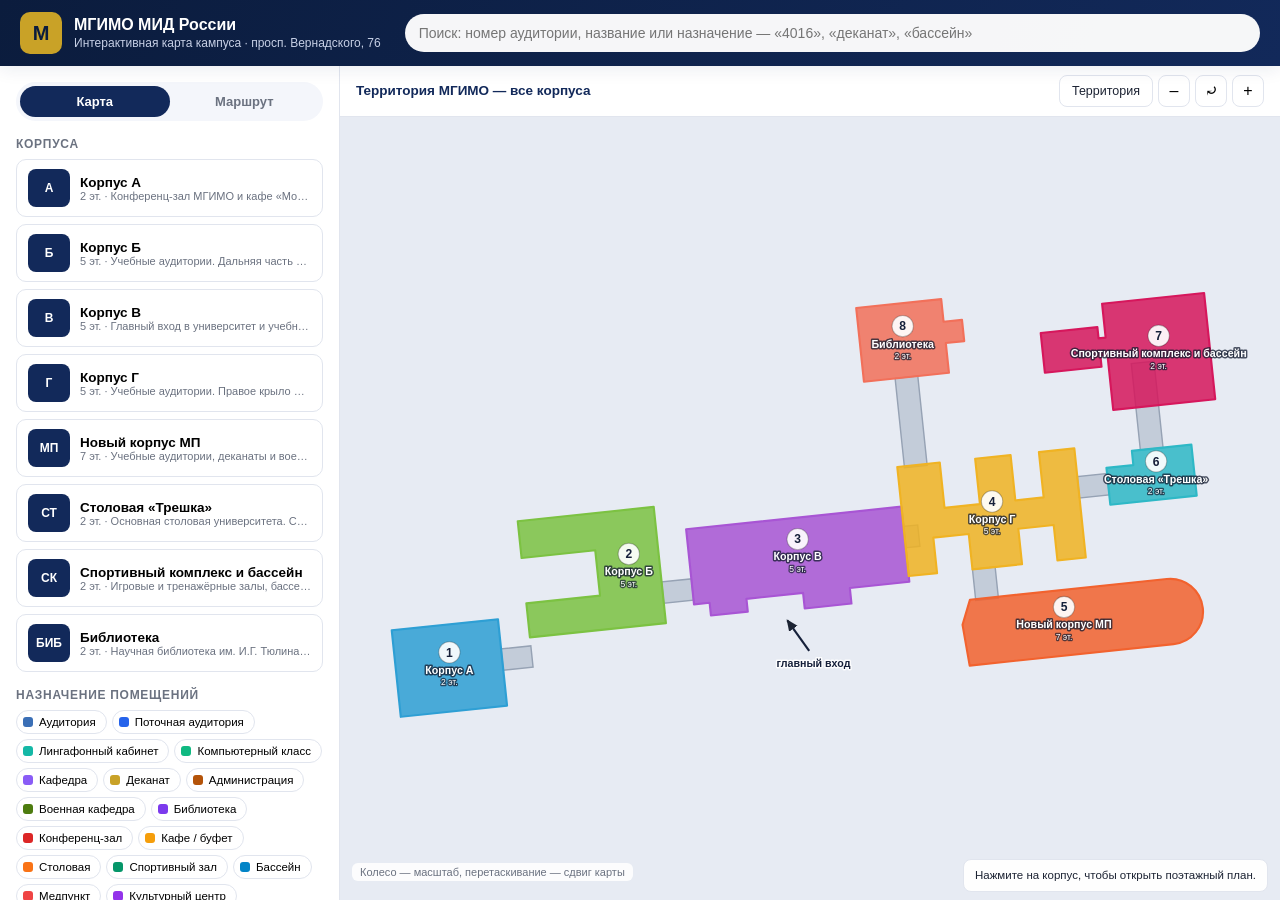
==== commit 1e3776ec: "Rebuild campus model around the real corpus chain А-Б-В-Г The previous model invented a standalone "" ====
--- a/index.html
+++ b/index.html
@@ -39,12 +39,14 @@
       <div class="legend" id="legend"></div>
 
       <div class="disclaimer">
-        <p><strong>Об источниках.</strong> Структура корпусов и система нумерации взяты
-        из открытых источников: <a href="https://mgimo.ru/territory/map/" target="_blank" rel="noopener">Карта Университета МГИМО</a>
+        <p><strong>Об источниках.</strong> Состав корпусов, их форма и связи переходами —
+        по схеме территории МГИМО. Система нумерации аудиторий и расположение
+        отдельных подразделений — из открытых источников:
+        <a href="https://mgimo.ru/territory/map/" target="_blank" rel="noopener">Карта Университета МГИМО</a>
         и <a href="https://studsouz.mgimo.ru/rubrics/mgimo-guide/infrastructure/" target="_blank" rel="noopener">справочник первокурсника Студсоюза МГИМО</a>.</p>
-        <p>Планировка этажей — реконструкция по этой логике (крылья, центральный вход,
-        коридорная система, нумерация), а не выгрузка поэтажного плана БТИ. Точное
-        положение отдельных аудиторий внутри крыла может отличаться.</p>
+        <p>Планы этажей — реконструкция по логике здания (коридорная система, крылья,
+        лестницы, переходы), а не выгрузка поэтажного плана БТИ: положение конкретной
+        аудитории внутри корпуса может отличаться.</p>
       </div>
     </div>
 
--- a/css/styles.css
+++ b/css/styles.css
@@ -286,13 +286,34 @@
 .route-pin--end .route-pin-dot { fill: var(--danger); }
 
 /* ---- Территория ---- */
-.campus-link { stroke: #b9c2d6; stroke-width: 4; stroke-dasharray: 3 8; stroke-linecap: round; }
-.campus-link--indoor { stroke: #94a3b8; stroke-dasharray: none; stroke-width: 7; }
-.campus-building-rect { fill: #fff; stroke: var(--navy); stroke-width: 2.5; }
-.campus-building:hover .campus-building-rect { fill: #eef1fa; }
-.campus-building.active .campus-building-rect { fill: #fff6dd; stroke: var(--gold); stroke-width: 3.5; }
-.campus-building-label { text-anchor: middle; font-size: 16px; font-weight: 700; fill: var(--navy); }
-.campus-building-sub { text-anchor: middle; font-size: 12px; fill: var(--text-muted); }
+.campus-passage { fill: #c3ccd9; stroke: #96a2b4; stroke-width: 2; }
+
+.campus-building-shape {
+  fill-opacity: 0.85; stroke-width: 3; stroke-linejoin: round;
+  transition: fill-opacity 0.15s;
+}
+.campus-building:hover .campus-building-shape { fill-opacity: 1; }
+.campus-building.active .campus-building-shape {
+  fill-opacity: 1; stroke: #12295a; stroke-width: 5;
+}
+
+.campus-label { pointer-events: none; }
+.campus-badge { fill: rgba(255,255,255,0.92); stroke: rgba(0,0,0,0.25); stroke-width: 1.5; }
+.campus-badge-num { text-anchor: middle; font-size: 17px; font-weight: 800; fill: #16203a; }
+.campus-building-label {
+  text-anchor: middle; font-size: 15px; font-weight: 700; fill: #fff;
+  paint-order: stroke; stroke: rgba(20,28,48,0.75); stroke-width: 4; stroke-linejoin: round;
+}
+.campus-building-sub {
+  text-anchor: middle; font-size: 12px; fill: #fff;
+  paint-order: stroke; stroke: rgba(20,28,48,0.7); stroke-width: 3.5; stroke-linejoin: round;
+}
+
+.campus-entrance line { stroke: #16203a; stroke-width: 3; color: #16203a; }
+.campus-entrance-label {
+  text-anchor: middle; font-size: 15px; font-weight: 700; fill: #16203a;
+  paint-order: stroke; stroke: rgba(255,255,255,0.9); stroke-width: 4; stroke-linejoin: round;
+}
 
 /* ---- Карточка помещения ---- */
 .room-detail {
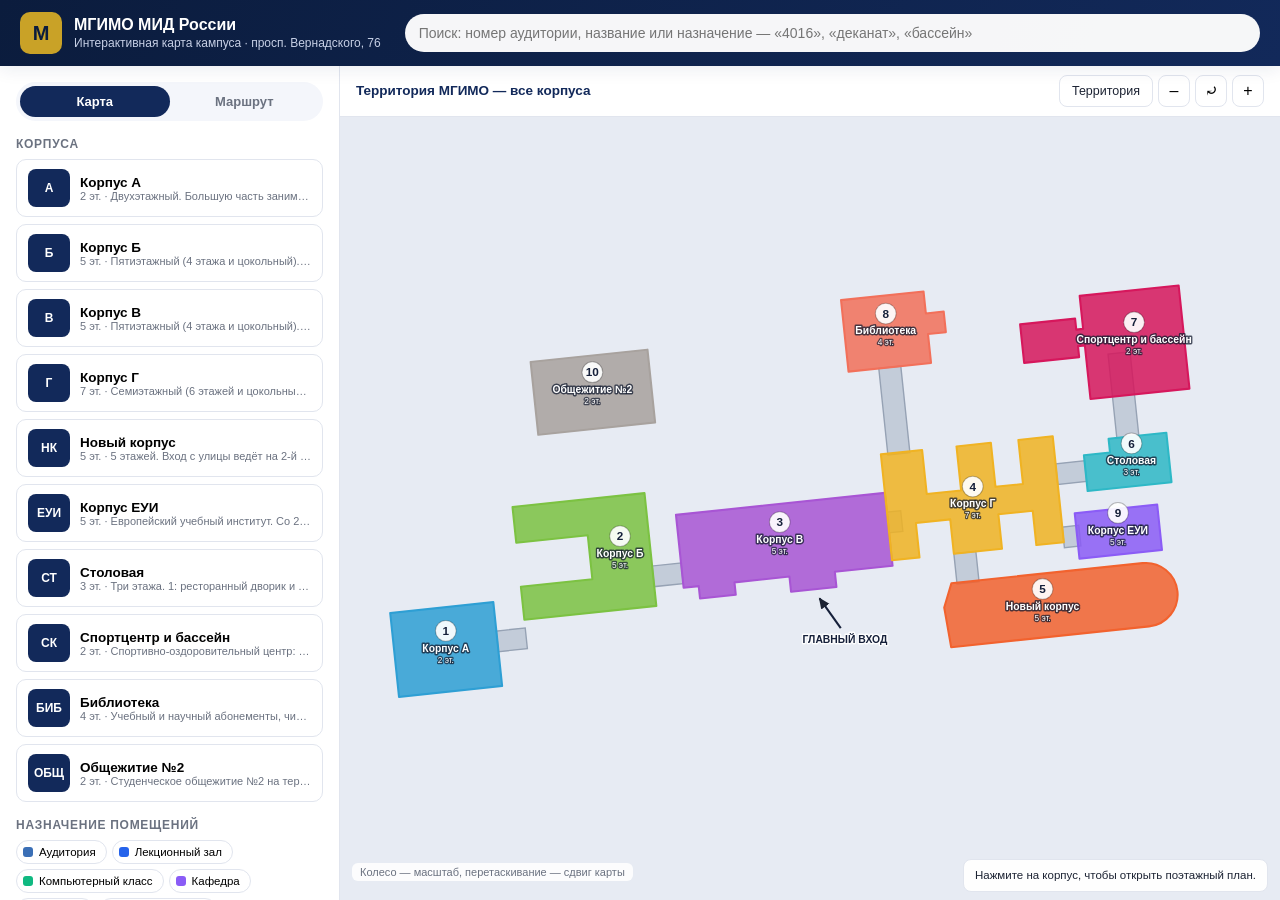
==== commit 12030600: "Rebuild campus from MGIMO's own building descriptions Found the university's per-building pages (mgi" ====
--- a/index.html
+++ b/index.html
@@ -39,14 +39,15 @@
       <div class="legend" id="legend"></div>
 
       <div class="disclaimer">
-        <p><strong>Об источниках.</strong> Состав корпусов, их форма и связи переходами —
-        по схеме территории МГИМО. Система нумерации аудиторий и расположение
-        отдельных подразделений — из открытых источников:
-        <a href="https://mgimo.ru/territory/map/" target="_blank" rel="noopener">Карта Университета МГИМО</a>
-        и <a href="https://studsouz.mgimo.ru/rubrics/mgimo-guide/infrastructure/" target="_blank" rel="noopener">справочник первокурсника Студсоюза МГИМО</a>.</p>
-        <p>Планы этажей — реконструкция по логике здания (коридорная система, крылья,
-        лестницы, переходы), а не выгрузка поэтажного плана БТИ: положение конкретной
-        аудитории внутри корпуса может отличаться.</p>
+        <p><strong>Об источниках.</strong> Состав корпусов, их этажность, нумерация
+        помещений и то, что находится на каком этаже, взяты из официальных описаний
+        корпусов МГИМО (<a href="https://mgimo.ru/territory/campus/" target="_blank" rel="noopener">mgimo.ru/territory/campus</a>,
+        <a href="https://mgimo.ru/territory/map/" target="_blank" rel="noopener">карта университета</a>)
+        и <a href="https://studsouz.mgimo.ru/rubrics/mgimo-guide/infrastructure/" target="_blank" rel="noopener">справочника Студсоюза</a>.</p>
+        <p><strong>Что остаётся приблизительным:</strong> геометрия помещений. Планы
+        построены по коридорной логике корпусов, а не обведены с планов БТИ, поэтому
+        положение конкретной комнаты внутри этажа условно. Номера, названия и этажи
+        подразделений — по официальным данным.</p>
       </div>
     </div>
 
--- a/css/styles.css
+++ b/css/styles.css
@@ -180,7 +180,8 @@
   border-bottom: 1px solid var(--border); font-size: 13px;
 }
 .search-result-item:last-child { border-bottom: none; }
-.search-result-item:hover { background: #f4f6fb; }
+.search-result-item:hover,
+.search-result-item.active { background: #e8edf9; }
 .search-result-num {
   flex-shrink: 0; min-width: 46px; text-align: center; font-weight: 700;
   color: var(--navy); font-size: 12px; background: #eef1fa;
@@ -334,6 +335,11 @@
   border-radius: 7px; padding: 7px 8px; font-size: 11.5px; font-weight: 600;
 }
 .btn-small.btn-primary { background: var(--navy); color: #fff; border-color: var(--navy); }
+.room-detail-share {
+  width: 100%; margin-top: 8px; border: none; background: none;
+  font-size: 11.5px; color: var(--navy); text-decoration: underline;
+  padding: 4px; text-align: left; word-break: break-all;
+}
 
 /* ---------------- Responsive ---------------- */
 @media (max-width: 900px) {
